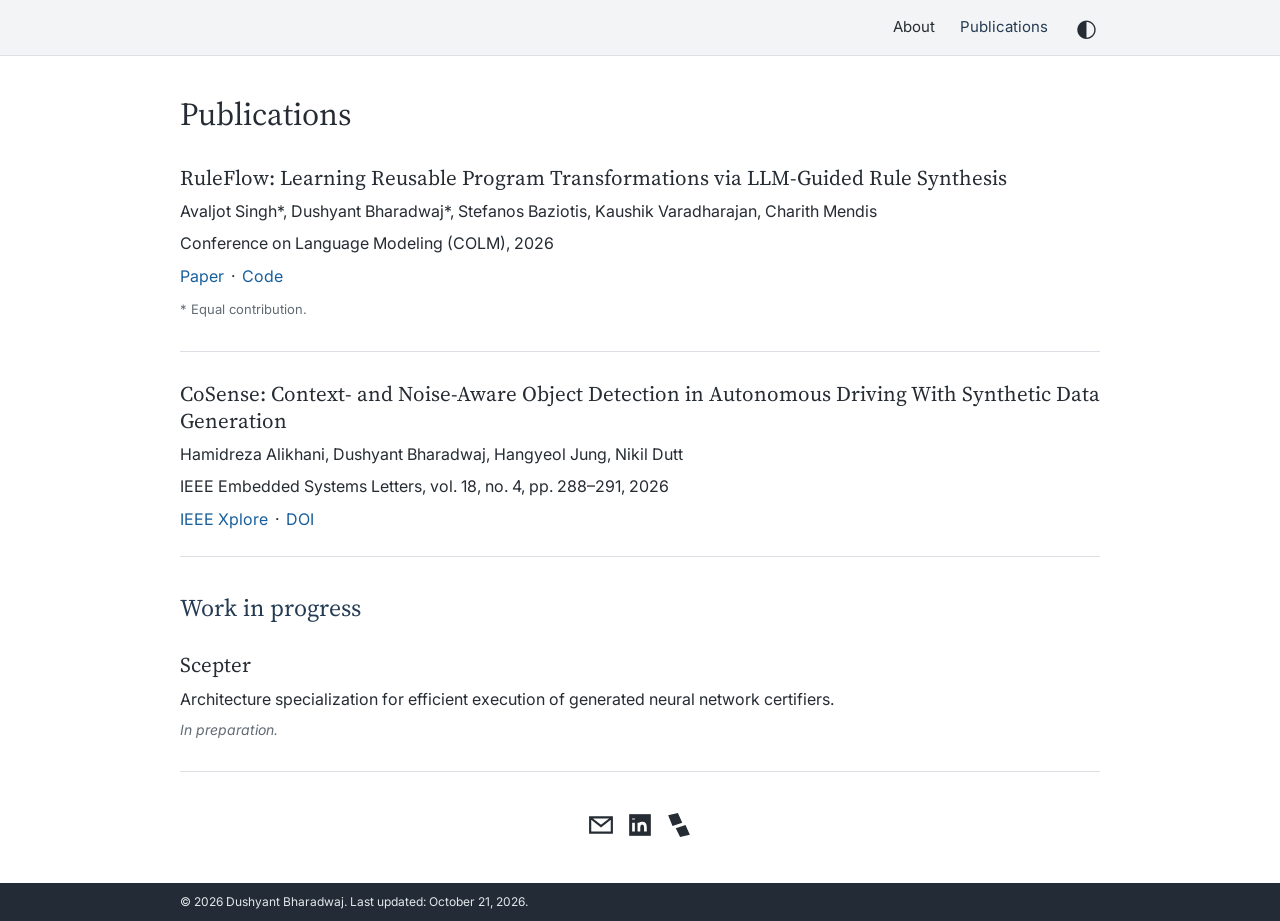
==== publications.html @ 96fbc70a "Integrate research direction labels into natural prose" ====
<!doctype html><html lang="en"><head><meta charset="utf-8"><meta name="viewport" content="width=device-width,initial-scale=1"><meta name="description" content="Dushyant Bharadwaj — UIUC Master of Computer Science (MCS) student researching compilers, formal methods, and AI. UC Irvine honors graduate and Phi Beta Kappa member."><title>Dushyant Bharadwaj | Publications</title><link rel="stylesheet" href="https://fonts.googleapis.com/css2?family=Inter:wght@400;500;600;700&amp;family=Source+Serif+4:wght@400;500;600&amp;display=swap"><link rel="stylesheet" href="style.css?v=research-prose-1"><script defer src="content.js?v=research-prose-1"></script><script defer src="app.js?v=research-prose-1"></script></head><body data-page="publications"><a class="skip" href="#main">Skip to content</a><header class="topbar"><div class="container nav-inner"><nav aria-label="Main navigation"><a href="index.html" data-page="about">About</a><a href="publications.html" data-page="publications">Publications</a><button id="theme" aria-label="Switch to dark theme" title="Change theme">◐</button></nav></div><div id="progress"></div></header><main class="container" id="main"></main><footer><div class="container" id="copyright"></div></footer><noscript>Please enable JavaScript to display your profile.</noscript></body></html>
---- style.css ----
:root{--bg:#fff;--text:#262c33;--muted:#626b75;--accent:#185f9b;--heading:#243b53;--nav:#f3f4f5;--active:#243b53;--border:#dce0e4;--placeholder:#f5f6f7}html[data-theme=dark]{--bg:#1d2228;--text:#e3e6e9;--muted:#adb5bf;--accent:#8dc5f5;--heading:#c1cfdd;--nav:#252c34;--active:#d0dce7;--border:#414b56;--placeholder:#292f37}*{box-sizing:border-box}body{margin:0;padding:94px 0 0;background:var(--bg);color:var(--text);font:400 16px/1.65 Inter,Arial,sans-serif}.container{max-width:950px;margin:auto;padding:0 15px}a{color:var(--accent);text-decoration:none}a:hover{text-decoration:underline}a:focus-visible,button:focus-visible,summary:focus-visible{outline:2px solid var(--accent);outline-offset:4px}.topbar{position:fixed;z-index:10;top:0;left:0;width:100%;background:var(--nav);border-bottom:1px solid var(--border)}.nav-inner{min-height:55px;display:flex;align-items:center;justify-content:flex-end}nav{display:flex;align-items:center;gap:25px}nav a{color:var(--text);font-size:15px}nav a.active{color:var(--active)}nav a:hover{text-decoration:none;color:var(--active)}#theme{font:24px Georgia,serif;border:0;background:none;color:var(--text);cursor:pointer;padding:0 3px}#progress{height:1px;width:0;background:var(--accent);position:absolute;bottom:-1px}h1,h2,h3{font-weight:400;line-height:1.3;margin-top:0}h1{font-size:32px;margin-bottom:5px}h2{font-size:24px;margin-bottom:18px;color:var(--heading)}h3{font-size:22px;margin-bottom:10px}p{margin:0 0 17px}.profile-intro{display:grid;grid-template-columns:minmax(0,1fr) 260px;gap:30px;align-items:start}.subtitle{font-size:17px;margin-bottom:23px}.profile-sidebar{padding-top:0}.portrait{width:100%;margin:0}.portrait img{width:100%;height:auto;display:block;border-radius:4px}.profile-location{text-align:center;font-size:14px;line-height:1.5;margin:12px 0 9px}.profile-social{justify-content:center}.portrait-placeholder{height:300px;background:var(--placeholder);display:flex;align-items:center;justify-content:center;flex-direction:column;color:var(--muted);gap:12px}.portrait-placeholder svg{height:72px;width:72px;stroke:currentColor;fill:none;stroke-width:1}.portrait-placeholder small{font-size:12px}.news{margin:26px 0 35px}.news h2{text-align:center}.news table{width:100%;border-collapse:collapse;line-height:1.5}.news th{font-weight:400;white-space:nowrap;vertical-align:top;text-align:left;width:125px;padding:4px 22px 12px 0;font-size:14px}.news td{padding:4px 0 12px}.research-group{margin-top:34px}.research-group>h2{padding-bottom:7px;border-bottom:1px solid var(--border)}.research-group>p{margin-bottom:20px}.project{display:grid;grid-template-columns:34% 1fr;gap:24px;align-items:center;margin-bottom:27px;padding-bottom:25px;border-bottom:1px solid var(--border)}.project.text-only{display:block}.project-image{display:flex;align-items:center;justify-content:center}.project-image img{display:block;width:100%;height:auto;max-height:250px;object-fit:contain;background:#fff;border-radius:3px}.project-placeholder{width:100%;height:160px;display:flex;flex-direction:column;align-items:center;justify-content:center;border:1px dashed var(--border);color:var(--muted);font-size:14px;background:var(--placeholder)}.project-body p{margin-bottom:12px}.project-status{font-size:14px;color:var(--muted);font-style:italic}.links{display:flex;gap:7px;flex-wrap:wrap}.missing{color:var(--accent);cursor:help}.social-icons{display:flex;align-items:center;gap:13px}.social-icons a,.social-icons .missing{display:inline-flex;color:var(--text);align-items:center;justify-content:center}.social-icons svg{width:26px;height:26px;fill:currentColor}.social-icons a:hover{color:var(--accent)}.social-bottom{justify-content:center;margin:40px 0 25px}.social-icons .missing{opacity:.65}footer{margin-top:45px;background:#232c36;color:#e3e7eb;font-size:12px;padding:9px 0}.publication{margin:28px 0;padding-bottom:24px;border-bottom:1px solid var(--border)}.publication h3{font-size:21px;margin-bottom:7px}.publication p{margin-bottom:6px}.publication details{margin-top:12px}.publication-note{font-size:13px;color:var(--muted);margin-top:10px}summary{color:var(--accent);cursor:pointer}.cv-section{margin:35px 0}.skip{position:fixed;top:-80px;left:10px;z-index:20;background:var(--bg);padding:8px}.skip:focus{top:4px}@media(max-width:700px){body{padding-top:78px}.container{padding-left:20px;padding-right:20px}.profile-intro{grid-template-columns:minmax(0,1fr) 190px;gap:22px}h1{font-size:29px}.profile-location{font-size:12px}.project{grid-template-columns:1fr;gap:15px}.project-image{max-width:380px;margin:auto}.news th{width:95px;font-size:13px;padding-right:12px}}@media(max-width:520px){.profile-intro{display:flex;flex-direction:column;gap:15px}.intro-copy{display:contents}.intro-copy h1{order:0;margin-bottom:0}.subtitle{order:1;margin-bottom:0}.profile-sidebar{order:2;width:210px;align-self:center}.bio{order:3;margin-top:8px}.news{margin-top:15px}nav{gap:20px}.research-group{margin-top:25px}h2{font-size:23px}}

.profile-location{font-style:normal}.project-subtitle{font-size:16px;font-style:italic;color:var(--heading);line-height:1.4}

.project.wide-image{grid-template-columns:1fr;gap:18px}.wide-image .project-image{max-width:none;width:100%}.wide-image .project-image img{max-height:none}

.project{grid-template-columns:5fr 7fr;gap:0;padding:0;border:0;border-radius:4px;overflow:hidden;box-shadow:0 2px 5px #0003;background:var(--bg)}.project>a,.project>.project-image{min-width:0;padding:8px}.project-body{padding:20px}.project-image img{max-height:none}.project-body h3{margin-bottom:12px}.project-body .links{margin-top:12px}@media(max-width:700px){.project{grid-template-columns:1fr}.project>a,.project>.project-image{padding:16px 16px 0;max-width:none;width:100%}}

.project.wide-image{grid-template-columns:1fr;gap:0}.project.wide-image>a{padding:20px 16px 0}.wide-image .project-image{max-width:none;width:100%}.wide-image .project-image img{max-height:none}

h1,h2,h3,h4{font-family:"Source Serif 4",Georgia,serif}.topbar,footer{font-family:Inter,Arial,sans-serif}

main a:not(:has(svg)):not(:has(.project-image)){text-decoration:none}main a:hover{color:var(--heading);text-decoration:none}

main a:hover{text-decoration:none}
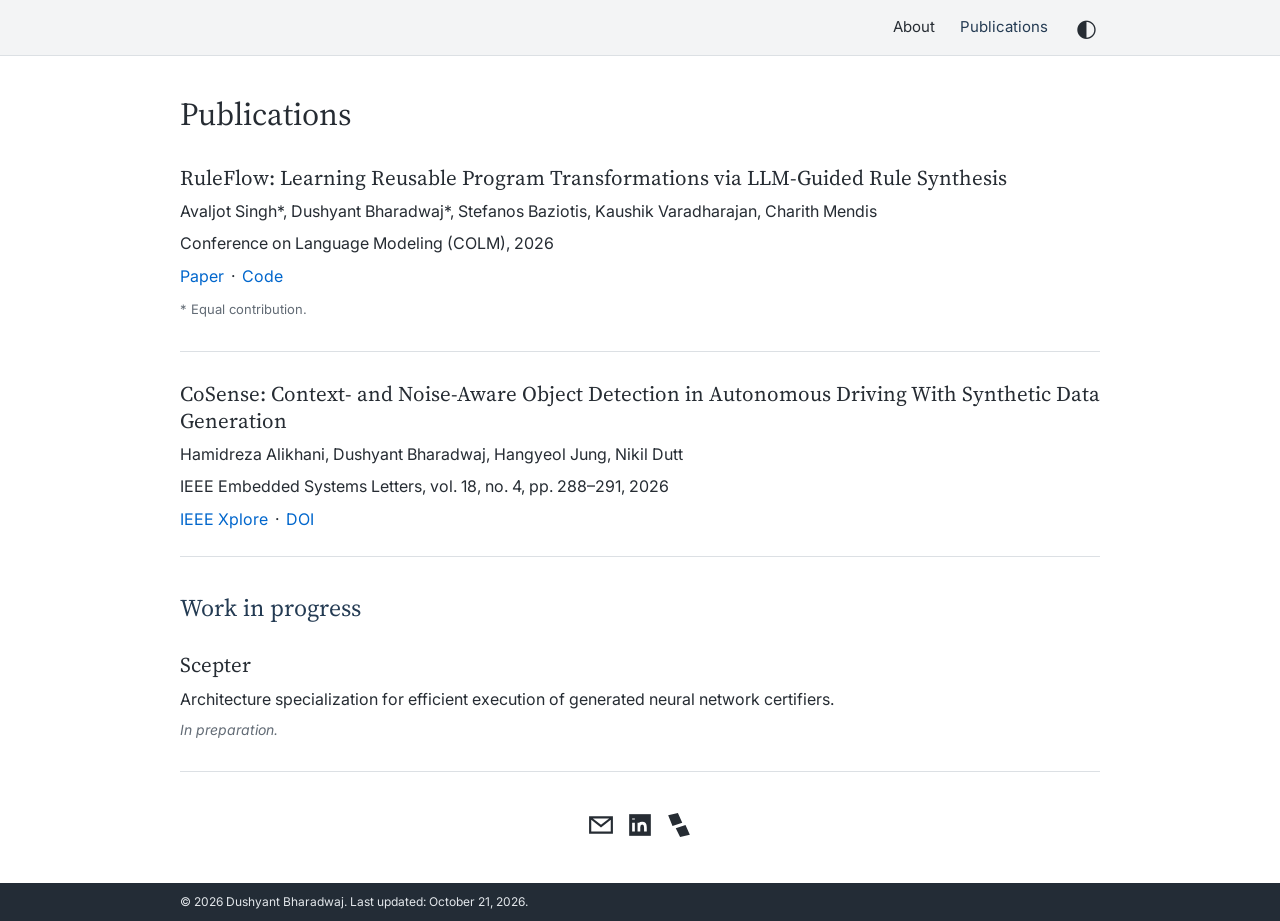
==== commit 3daae9fb: "Make link color a clearer blue" ====
--- a/publications.html
+++ b/publications.html
@@ -1 +1 @@
-<!doctype html><html lang="en"><head><meta charset="utf-8"><meta name="viewport" content="width=device-width,initial-scale=1"><meta name="description" content="Dushyant Bharadwaj — UIUC Master of Computer Science (MCS) student researching compilers, formal methods, and AI. UC Irvine honors graduate and Phi Beta Kappa member."><title>Dushyant Bharadwaj | Publications</title><link rel="stylesheet" href="https://fonts.googleapis.com/css2?family=Inter:wght@400;500;600;700&amp;family=Source+Serif+4:wght@400;500;600&amp;display=swap"><link rel="stylesheet" href="style.css?v=research-prose-1"><script defer src="content.js?v=research-prose-1"></script><script defer src="app.js?v=research-prose-1"></script></head><body data-page="publications"><a class="skip" href="#main">Skip to content</a><header class="topbar"><div class="container nav-inner"><nav aria-label="Main navigation"><a href="index.html" data-page="about">About</a><a href="publications.html" data-page="publications">Publications</a><button id="theme" aria-label="Switch to dark theme" title="Change theme">◐</button></nav></div><div id="progress"></div></header><main class="container" id="main"></main><footer><div class="container" id="copyright"></div></footer><noscript>Please enable JavaScript to display your profile.</noscript></body></html>
+<!doctype html><html lang="en"><head><meta charset="utf-8"><meta name="viewport" content="width=device-width,initial-scale=1"><meta name="description" content="Dushyant Bharadwaj — UIUC Master of Computer Science (MCS) student researching compilers, formal methods, and AI. UC Irvine honors graduate and Phi Beta Kappa member."><title>Dushyant Bharadwaj | Publications</title><link rel="stylesheet" href="https://fonts.googleapis.com/css2?family=Inter:wght@400;500;600;700&amp;family=Source+Serif+4:wght@400;500;600&amp;display=swap"><link rel="stylesheet" href="style.css?v=bluer-links-1"><script defer src="content.js?v=bluer-links-1"></script><script defer src="app.js?v=bluer-links-1"></script></head><body data-page="publications"><a class="skip" href="#main">Skip to content</a><header class="topbar"><div class="container nav-inner"><nav aria-label="Main navigation"><a href="index.html" data-page="about">About</a><a href="publications.html" data-page="publications">Publications</a><button id="theme" aria-label="Switch to dark theme" title="Change theme">◐</button></nav></div><div id="progress"></div></header><main class="container" id="main"></main><footer><div class="container" id="copyright"></div></footer><noscript>Please enable JavaScript to display your profile.</noscript></body></html>
--- a/style.css
+++ b/style.css
@@ -1,4 +1,4 @@
-:root{--bg:#fff;--text:#262c33;--muted:#626b75;--accent:#185f9b;--heading:#243b53;--nav:#f3f4f5;--active:#243b53;--border:#dce0e4;--placeholder:#f5f6f7}html[data-theme=dark]{--bg:#1d2228;--text:#e3e6e9;--muted:#adb5bf;--accent:#8dc5f5;--heading:#c1cfdd;--nav:#252c34;--active:#d0dce7;--border:#414b56;--placeholder:#292f37}*{box-sizing:border-box}body{margin:0;padding:94px 0 0;background:var(--bg);color:var(--text);font:400 16px/1.65 Inter,Arial,sans-serif}.container{max-width:950px;margin:auto;padding:0 15px}a{color:var(--accent);text-decoration:none}a:hover{text-decoration:underline}a:focus-visible,button:focus-visible,summary:focus-visible{outline:2px solid var(--accent);outline-offset:4px}.topbar{position:fixed;z-index:10;top:0;left:0;width:100%;background:var(--nav);border-bottom:1px solid var(--border)}.nav-inner{min-height:55px;display:flex;align-items:center;justify-content:flex-end}nav{display:flex;align-items:center;gap:25px}nav a{color:var(--text);font-size:15px}nav a.active{color:var(--active)}nav a:hover{text-decoration:none;color:var(--active)}#theme{font:24px Georgia,serif;border:0;background:none;color:var(--text);cursor:pointer;padding:0 3px}#progress{height:1px;width:0;background:var(--accent);position:absolute;bottom:-1px}h1,h2,h3{font-weight:400;line-height:1.3;margin-top:0}h1{font-size:32px;margin-bottom:5px}h2{font-size:24px;margin-bottom:18px;color:var(--heading)}h3{font-size:22px;margin-bottom:10px}p{margin:0 0 17px}.profile-intro{display:grid;grid-template-columns:minmax(0,1fr) 260px;gap:30px;align-items:start}.subtitle{font-size:17px;margin-bottom:23px}.profile-sidebar{padding-top:0}.portrait{width:100%;margin:0}.portrait img{width:100%;height:auto;display:block;border-radius:4px}.profile-location{text-align:center;font-size:14px;line-height:1.5;margin:12px 0 9px}.profile-social{justify-content:center}.portrait-placeholder{height:300px;background:var(--placeholder);display:flex;align-items:center;justify-content:center;flex-direction:column;color:var(--muted);gap:12px}.portrait-placeholder svg{height:72px;width:72px;stroke:currentColor;fill:none;stroke-width:1}.portrait-placeholder small{font-size:12px}.news{margin:26px 0 35px}.news h2{text-align:center}.news table{width:100%;border-collapse:collapse;line-height:1.5}.news th{font-weight:400;white-space:nowrap;vertical-align:top;text-align:left;width:125px;padding:4px 22px 12px 0;font-size:14px}.news td{padding:4px 0 12px}.research-group{margin-top:34px}.research-group>h2{padding-bottom:7px;border-bottom:1px solid var(--border)}.research-group>p{margin-bottom:20px}.project{display:grid;grid-template-columns:34% 1fr;gap:24px;align-items:center;margin-bottom:27px;padding-bottom:25px;border-bottom:1px solid var(--border)}.project.text-only{display:block}.project-image{display:flex;align-items:center;justify-content:center}.project-image img{display:block;width:100%;height:auto;max-height:250px;object-fit:contain;background:#fff;border-radius:3px}.project-placeholder{width:100%;height:160px;display:flex;flex-direction:column;align-items:center;justify-content:center;border:1px dashed var(--border);color:var(--muted);font-size:14px;background:var(--placeholder)}.project-body p{margin-bottom:12px}.project-status{font-size:14px;color:var(--muted);font-style:italic}.links{display:flex;gap:7px;flex-wrap:wrap}.missing{color:var(--accent);cursor:help}.social-icons{display:flex;align-items:center;gap:13px}.social-icons a,.social-icons .missing{display:inline-flex;color:var(--text);align-items:center;justify-content:center}.social-icons svg{width:26px;height:26px;fill:currentColor}.social-icons a:hover{color:var(--accent)}.social-bottom{justify-content:center;margin:40px 0 25px}.social-icons .missing{opacity:.65}footer{margin-top:45px;background:#232c36;color:#e3e7eb;font-size:12px;padding:9px 0}.publication{margin:28px 0;padding-bottom:24px;border-bottom:1px solid var(--border)}.publication h3{font-size:21px;margin-bottom:7px}.publication p{margin-bottom:6px}.publication details{margin-top:12px}.publication-note{font-size:13px;color:var(--muted);margin-top:10px}summary{color:var(--accent);cursor:pointer}.cv-section{margin:35px 0}.skip{position:fixed;top:-80px;left:10px;z-index:20;background:var(--bg);padding:8px}.skip:focus{top:4px}@media(max-width:700px){body{padding-top:78px}.container{padding-left:20px;padding-right:20px}.profile-intro{grid-template-columns:minmax(0,1fr) 190px;gap:22px}h1{font-size:29px}.profile-location{font-size:12px}.project{grid-template-columns:1fr;gap:15px}.project-image{max-width:380px;margin:auto}.news th{width:95px;font-size:13px;padding-right:12px}}@media(max-width:520px){.profile-intro{display:flex;flex-direction:column;gap:15px}.intro-copy{display:contents}.intro-copy h1{order:0;margin-bottom:0}.subtitle{order:1;margin-bottom:0}.profile-sidebar{order:2;width:210px;align-self:center}.bio{order:3;margin-top:8px}.news{margin-top:15px}nav{gap:20px}.research-group{margin-top:25px}h2{font-size:23px}}
+:root{--bg:#fff;--text:#262c33;--muted:#626b75;--accent:#0066cc;--heading:#243b53;--nav:#f3f4f5;--active:#243b53;--border:#dce0e4;--placeholder:#f5f6f7}html[data-theme=dark]{--bg:#1d2228;--text:#e3e6e9;--muted:#adb5bf;--accent:#79b8ff;--heading:#c1cfdd;--nav:#252c34;--active:#d0dce7;--border:#414b56;--placeholder:#292f37}*{box-sizing:border-box}body{margin:0;padding:94px 0 0;background:var(--bg);color:var(--text);font:400 16px/1.65 Inter,Arial,sans-serif}.container{max-width:950px;margin:auto;padding:0 15px}a{color:var(--accent);text-decoration:none}a:hover{text-decoration:underline}a:focus-visible,button:focus-visible,summary:focus-visible{outline:2px solid var(--accent);outline-offset:4px}.topbar{position:fixed;z-index:10;top:0;left:0;width:100%;background:var(--nav);border-bottom:1px solid var(--border)}.nav-inner{min-height:55px;display:flex;align-items:center;justify-content:flex-end}nav{display:flex;align-items:center;gap:25px}nav a{color:var(--text);font-size:15px}nav a.active{color:var(--active)}nav a:hover{text-decoration:none;color:var(--active)}#theme{font:24px Georgia,serif;border:0;background:none;color:var(--text);cursor:pointer;padding:0 3px}#progress{height:1px;width:0;background:var(--accent);position:absolute;bottom:-1px}h1,h2,h3{font-weight:400;line-height:1.3;margin-top:0}h1{font-size:32px;margin-bottom:5px}h2{font-size:24px;margin-bottom:18px;color:var(--heading)}h3{font-size:22px;margin-bottom:10px}p{margin:0 0 17px}.profile-intro{display:grid;grid-template-columns:minmax(0,1fr) 260px;gap:30px;align-items:start}.subtitle{font-size:17px;margin-bottom:23px}.profile-sidebar{padding-top:0}.portrait{width:100%;margin:0}.portrait img{width:100%;height:auto;display:block;border-radius:4px}.profile-location{text-align:center;font-size:14px;line-height:1.5;margin:12px 0 9px}.profile-social{justify-content:center}.portrait-placeholder{height:300px;background:var(--placeholder);display:flex;align-items:center;justify-content:center;flex-direction:column;color:var(--muted);gap:12px}.portrait-placeholder svg{height:72px;width:72px;stroke:currentColor;fill:none;stroke-width:1}.portrait-placeholder small{font-size:12px}.news{margin:26px 0 35px}.news h2{text-align:center}.news table{width:100%;border-collapse:collapse;line-height:1.5}.news th{font-weight:400;white-space:nowrap;vertical-align:top;text-align:left;width:125px;padding:4px 22px 12px 0;font-size:14px}.news td{padding:4px 0 12px}.research-group{margin-top:34px}.research-group>h2{padding-bottom:7px;border-bottom:1px solid var(--border)}.research-group>p{margin-bottom:20px}.project{display:grid;grid-template-columns:34% 1fr;gap:24px;align-items:center;margin-bottom:27px;padding-bottom:25px;border-bottom:1px solid var(--border)}.project.text-only{display:block}.project-image{display:flex;align-items:center;justify-content:center}.project-image img{display:block;width:100%;height:auto;max-height:250px;object-fit:contain;background:#fff;border-radius:3px}.project-placeholder{width:100%;height:160px;display:flex;flex-direction:column;align-items:center;justify-content:center;border:1px dashed var(--border);color:var(--muted);font-size:14px;background:var(--placeholder)}.project-body p{margin-bottom:12px}.project-status{font-size:14px;color:var(--muted);font-style:italic}.links{display:flex;gap:7px;flex-wrap:wrap}.missing{color:var(--accent);cursor:help}.social-icons{display:flex;align-items:center;gap:13px}.social-icons a,.social-icons .missing{display:inline-flex;color:var(--text);align-items:center;justify-content:center}.social-icons svg{width:26px;height:26px;fill:currentColor}.social-icons a:hover{color:var(--accent)}.social-bottom{justify-content:center;margin:40px 0 25px}.social-icons .missing{opacity:.65}footer{margin-top:45px;background:#232c36;color:#e3e7eb;font-size:12px;padding:9px 0}.publication{margin:28px 0;padding-bottom:24px;border-bottom:1px solid var(--border)}.publication h3{font-size:21px;margin-bottom:7px}.publication p{margin-bottom:6px}.publication details{margin-top:12px}.publication-note{font-size:13px;color:var(--muted);margin-top:10px}summary{color:var(--accent);cursor:pointer}.cv-section{margin:35px 0}.skip{position:fixed;top:-80px;left:10px;z-index:20;background:var(--bg);padding:8px}.skip:focus{top:4px}@media(max-width:700px){body{padding-top:78px}.container{padding-left:20px;padding-right:20px}.profile-intro{grid-template-columns:minmax(0,1fr) 190px;gap:22px}h1{font-size:29px}.profile-location{font-size:12px}.project{grid-template-columns:1fr;gap:15px}.project-image{max-width:380px;margin:auto}.news th{width:95px;font-size:13px;padding-right:12px}}@media(max-width:520px){.profile-intro{display:flex;flex-direction:column;gap:15px}.intro-copy{display:contents}.intro-copy h1{order:0;margin-bottom:0}.subtitle{order:1;margin-bottom:0}.profile-sidebar{order:2;width:210px;align-self:center}.bio{order:3;margin-top:8px}.news{margin-top:15px}nav{gap:20px}.research-group{margin-top:25px}h2{font-size:23px}}
 
 .profile-location{font-style:normal}.project-subtitle{font-size:16px;font-style:italic;color:var(--heading);line-height:1.4}
 
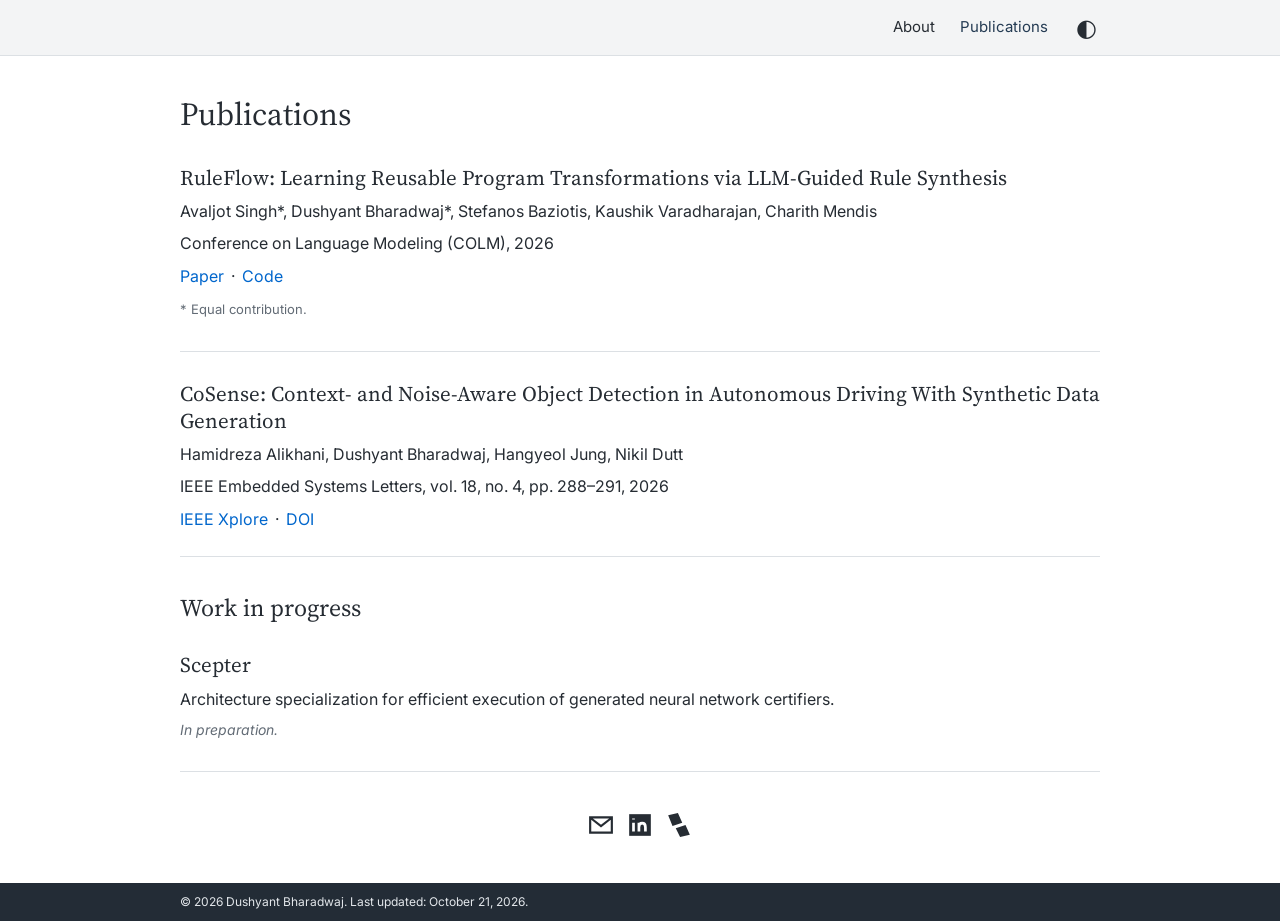
==== commit 8d24b558: "Use consistent heading color throughout website" ====
--- a/publications.html
+++ b/publications.html
@@ -1 +1 @@
-<!doctype html><html lang="en"><head><meta charset="utf-8"><meta name="viewport" content="width=device-width,initial-scale=1"><meta name="description" content="Dushyant Bharadwaj — UIUC Master of Computer Science (MCS) student researching compilers, formal methods, and AI. UC Irvine honors graduate and Phi Beta Kappa member."><title>Dushyant Bharadwaj | Publications</title><link rel="stylesheet" href="https://fonts.googleapis.com/css2?family=Inter:wght@400;500;600;700&amp;family=Source+Serif+4:wght@400;500;600&amp;display=swap"><link rel="stylesheet" href="style.css?v=bluer-links-1"><script defer src="content.js?v=bluer-links-1"></script><script defer src="app.js?v=bluer-links-1"></script></head><body data-page="publications"><a class="skip" href="#main">Skip to content</a><header class="topbar"><div class="container nav-inner"><nav aria-label="Main navigation"><a href="index.html" data-page="about">About</a><a href="publications.html" data-page="publications">Publications</a><button id="theme" aria-label="Switch to dark theme" title="Change theme">◐</button></nav></div><div id="progress"></div></header><main class="container" id="main"></main><footer><div class="container" id="copyright"></div></footer><noscript>Please enable JavaScript to display your profile.</noscript></body></html>
+<!doctype html><html lang="en"><head><meta charset="utf-8"><meta name="viewport" content="width=device-width,initial-scale=1"><meta name="description" content="Dushyant Bharadwaj — UIUC Master of Computer Science (MCS) student researching compilers, formal methods, and AI. UC Irvine honors graduate and Phi Beta Kappa member."><title>Dushyant Bharadwaj | Publications</title><link rel="stylesheet" href="https://fonts.googleapis.com/css2?family=Inter:wght@400;500;600;700&amp;family=Source+Serif+4:wght@400;500;600&amp;display=swap"><link rel="stylesheet" href="style.css?v=consistent-headings-1"><script defer src="content.js?v=consistent-headings-1"></script><script defer src="app.js?v=consistent-headings-1"></script></head><body data-page="publications"><a class="skip" href="#main">Skip to content</a><header class="topbar"><div class="container nav-inner"><nav aria-label="Main navigation"><a href="index.html" data-page="about">About</a><a href="publications.html" data-page="publications">Publications</a><button id="theme" aria-label="Switch to dark theme" title="Change theme">◐</button></nav></div><div id="progress"></div></header><main class="container" id="main"></main><footer><div class="container" id="copyright"></div></footer><noscript>Please enable JavaScript to display your profile.</noscript></body></html>
--- a/style.css
+++ b/style.css
@@ -13,3 +13,7 @@
 main a:not(:has(svg)):not(:has(.project-image)){text-decoration:none}main a:hover{color:var(--heading);text-decoration:none}
 
 main a:hover{text-decoration:none}
+
+.news h2,.research-group>h2{color:#000}html[data-theme=dark] .news h2,html[data-theme=dark] .research-group>h2{color:var(--text)}
+
+h1,h2,h3,h4,.news h2,.research-group>h2{color:var(--text)}
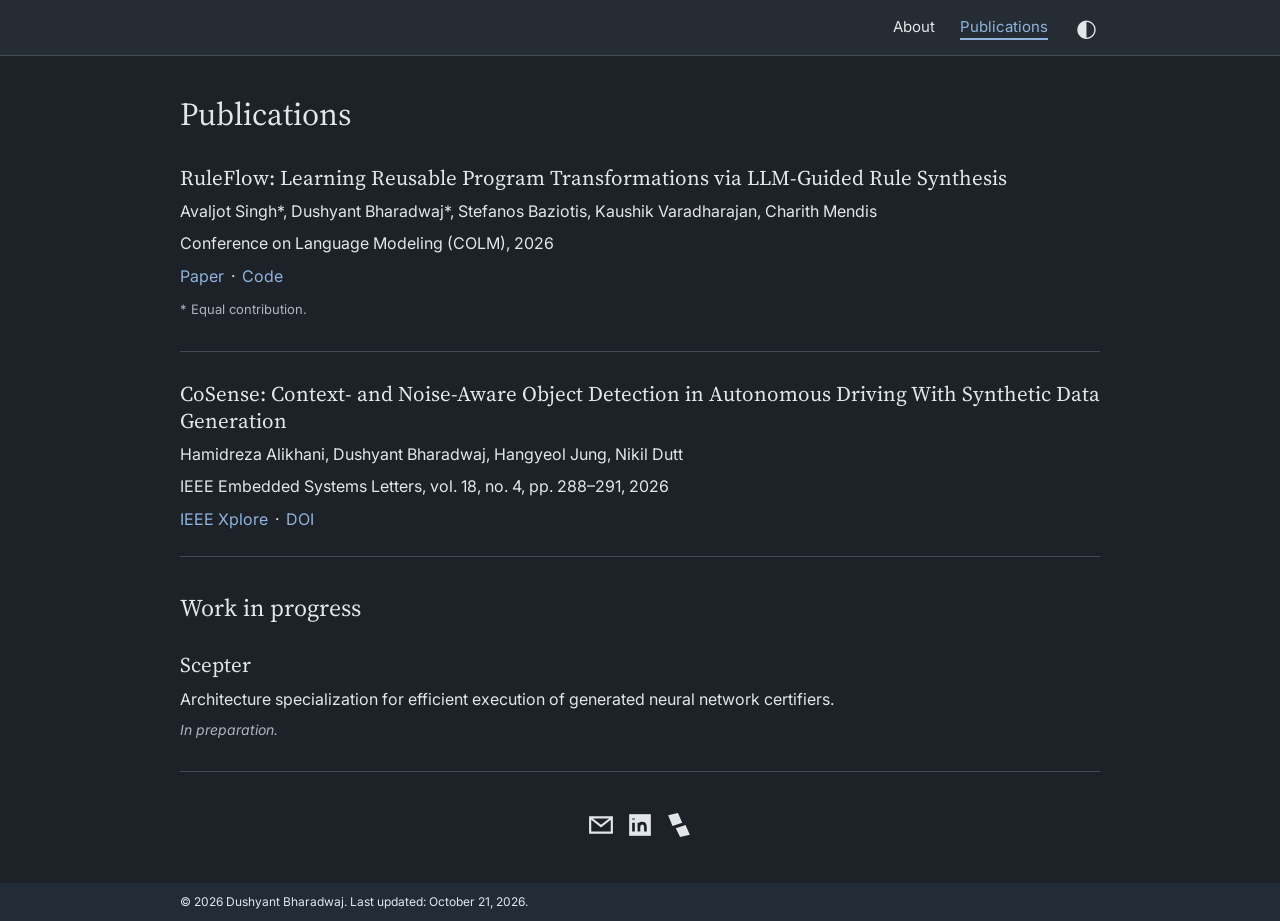
==== commit c8f13bd2: "Add navy and buff accent and make dark theme the default Co-Authored-By: Claude Opus 5.5 <noreply@an" ====
--- a/publications.html
+++ b/publications.html
@@ -1 +1 @@
-<!doctype html><html lang="en"><head><meta charset="utf-8"><meta name="viewport" content="width=device-width,initial-scale=1"><meta name="description" content="Dushyant Bharadwaj — UIUC Master of Computer Science (MCS) student researching compilers, formal methods, and AI. UC Irvine honors graduate and Phi Beta Kappa member."><title>Dushyant Bharadwaj | Publications</title><link rel="stylesheet" href="https://fonts.googleapis.com/css2?family=Inter:wght@400;500;600;700&amp;family=Source+Serif+4:wght@400;500;600&amp;display=swap"><link rel="stylesheet" href="style.css?v=consistent-headings-1"><script defer src="content.js?v=consistent-headings-1"></script><script defer src="app.js?v=consistent-headings-1"></script></head><body data-page="publications"><a class="skip" href="#main">Skip to content</a><header class="topbar"><div class="container nav-inner"><nav aria-label="Main navigation"><a href="index.html" data-page="about">About</a><a href="publications.html" data-page="publications">Publications</a><button id="theme" aria-label="Switch to dark theme" title="Change theme">◐</button></nav></div><div id="progress"></div></header><main class="container" id="main"></main><footer><div class="container" id="copyright"></div></footer><noscript>Please enable JavaScript to display your profile.</noscript></body></html>
+<!doctype html><html lang="en" data-theme="dark"><head><meta charset="utf-8"><meta name="viewport" content="width=device-width,initial-scale=1"><meta name="description" content="Master’s student at the University of Illinois Urbana-Champaign working at the intersection of formal methods and artificial intelligence."><meta name="author" content="Dushyant Bharadwaj"><meta property="og:title" content="Dushyant Bharadwaj | Publications"><meta property="og:description" content="Master’s student at the University of Illinois Urbana-Champaign working at the intersection of formal methods and artificial intelligence."><title>Dushyant Bharadwaj | Publications</title><link rel="stylesheet" href="https://fonts.googleapis.com/css2?family=Inter:wght@400;500;600;700&amp;family=Source+Serif+4:wght@400;500;600&amp;display=swap"><link rel="stylesheet" href="style.css?v=navy-2"><script defer src="content.js?v=dark-1"></script><script defer src="app.js?v=dark-1"></script></head><body data-page="publications"><a class="skip" href="#main">Skip to content</a><header class="topbar"><div class="container nav-inner"><nav aria-label="Main navigation"><a href="index.html" data-page="about">About</a><a href="publications.html" data-page="publications">Publications</a><button id="theme" aria-label="Switch to dark theme" title="Change theme">◐</button></nav></div><div id="progress"></div></header><main class="container" id="main"></main><footer><div class="container" id="copyright"></div></footer><noscript>Please enable JavaScript to display your profile.</noscript></body></html>
--- a/style.css
+++ b/style.css
@@ -17,3 +17,8 @@
 .news h2,.research-group>h2{color:#000}html[data-theme=dark] .news h2,html[data-theme=dark] .research-group>h2{color:var(--text)}
 
 h1,h2,h3,h4,.news h2,.research-group>h2{color:var(--text)}
+
+/* Accent: Continental navy with buff rules */
+:root{--accent:#24589c;--accent-hover:#183f73;--rule:#b8975a}html[data-theme=dark]{--accent:#8fb3dd;--accent-hover:#b9d0ea;--rule:#c9a96e}
+main a:hover,.social-icons a:hover{color:var(--accent-hover)}nav a.active{color:var(--accent);box-shadow:inset 0 -2px var(--accent)}nav a:hover{color:var(--accent)}
+.news th{color:var(--accent)}.research-group>h2{border-bottom:2px solid var(--rule)}.news h2::after{content:"";display:block;width:48px;height:2px;margin:8px auto 0;background:var(--rule)}
